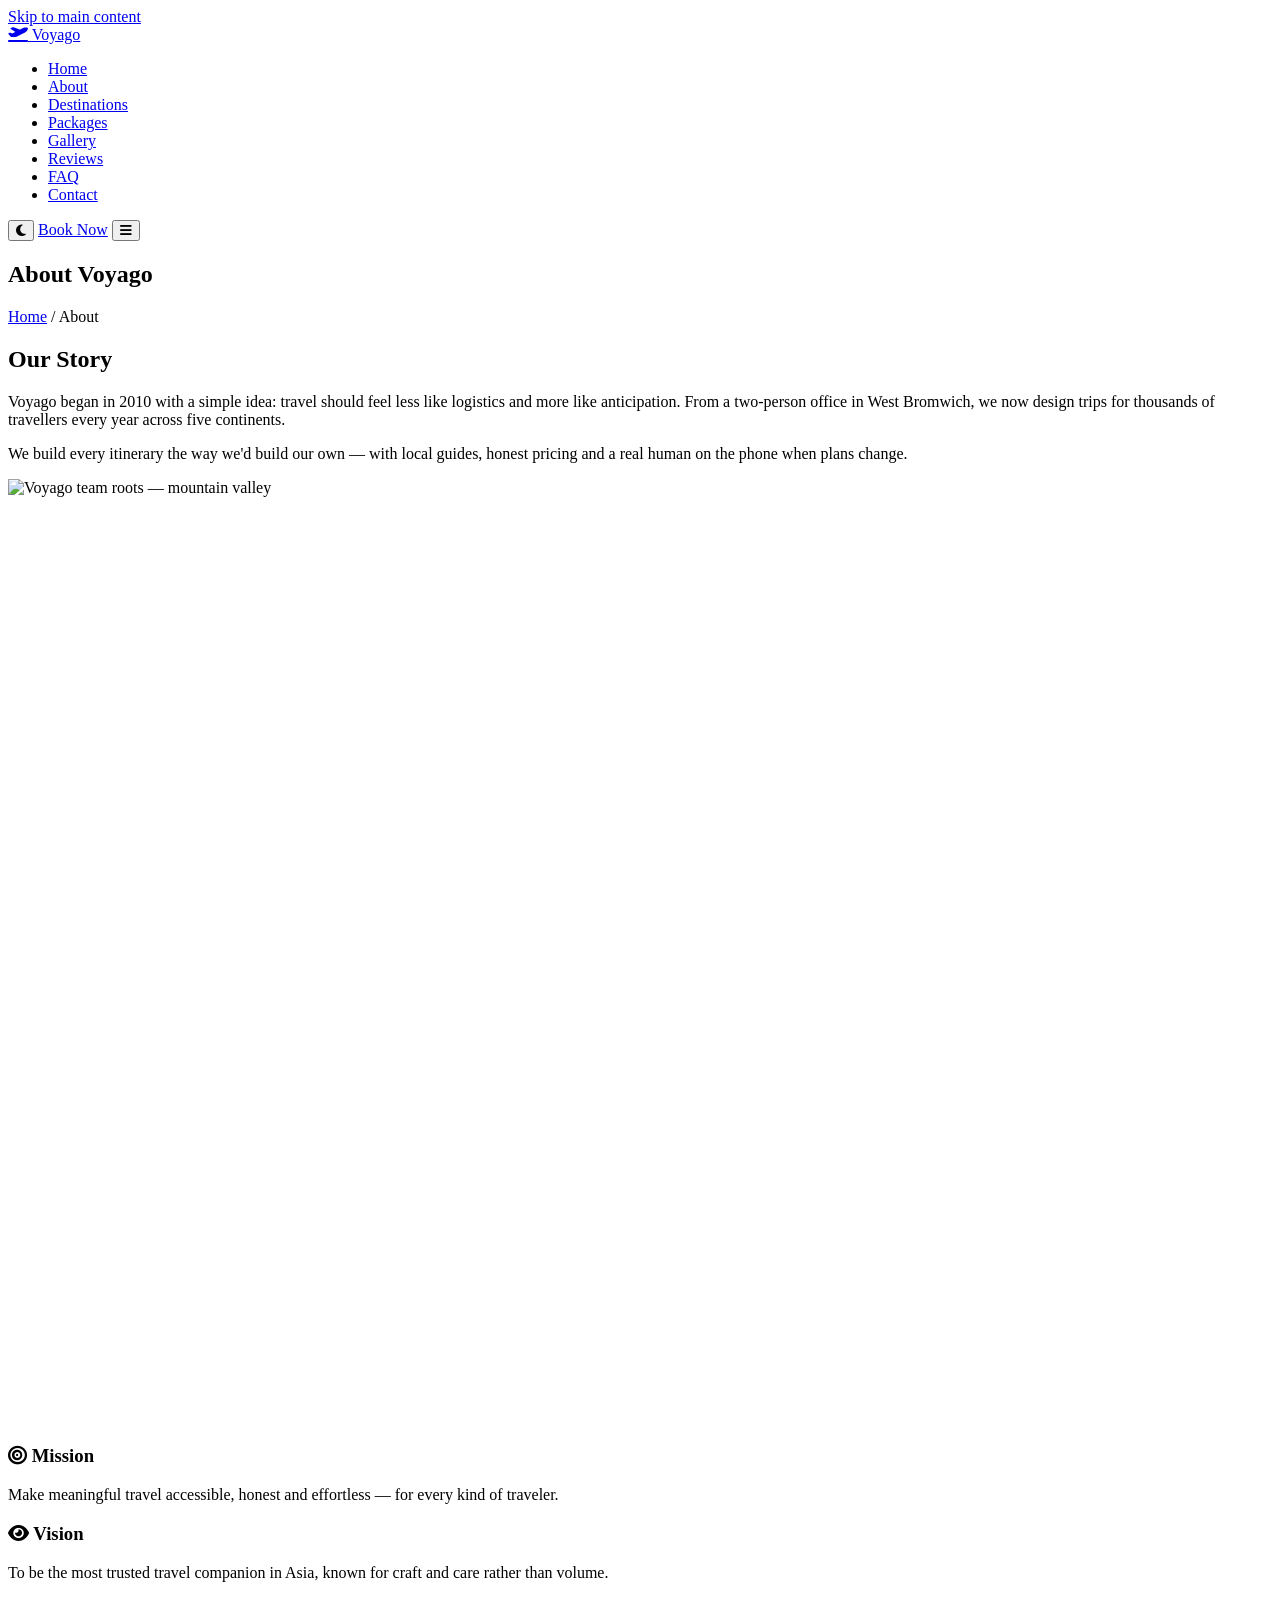
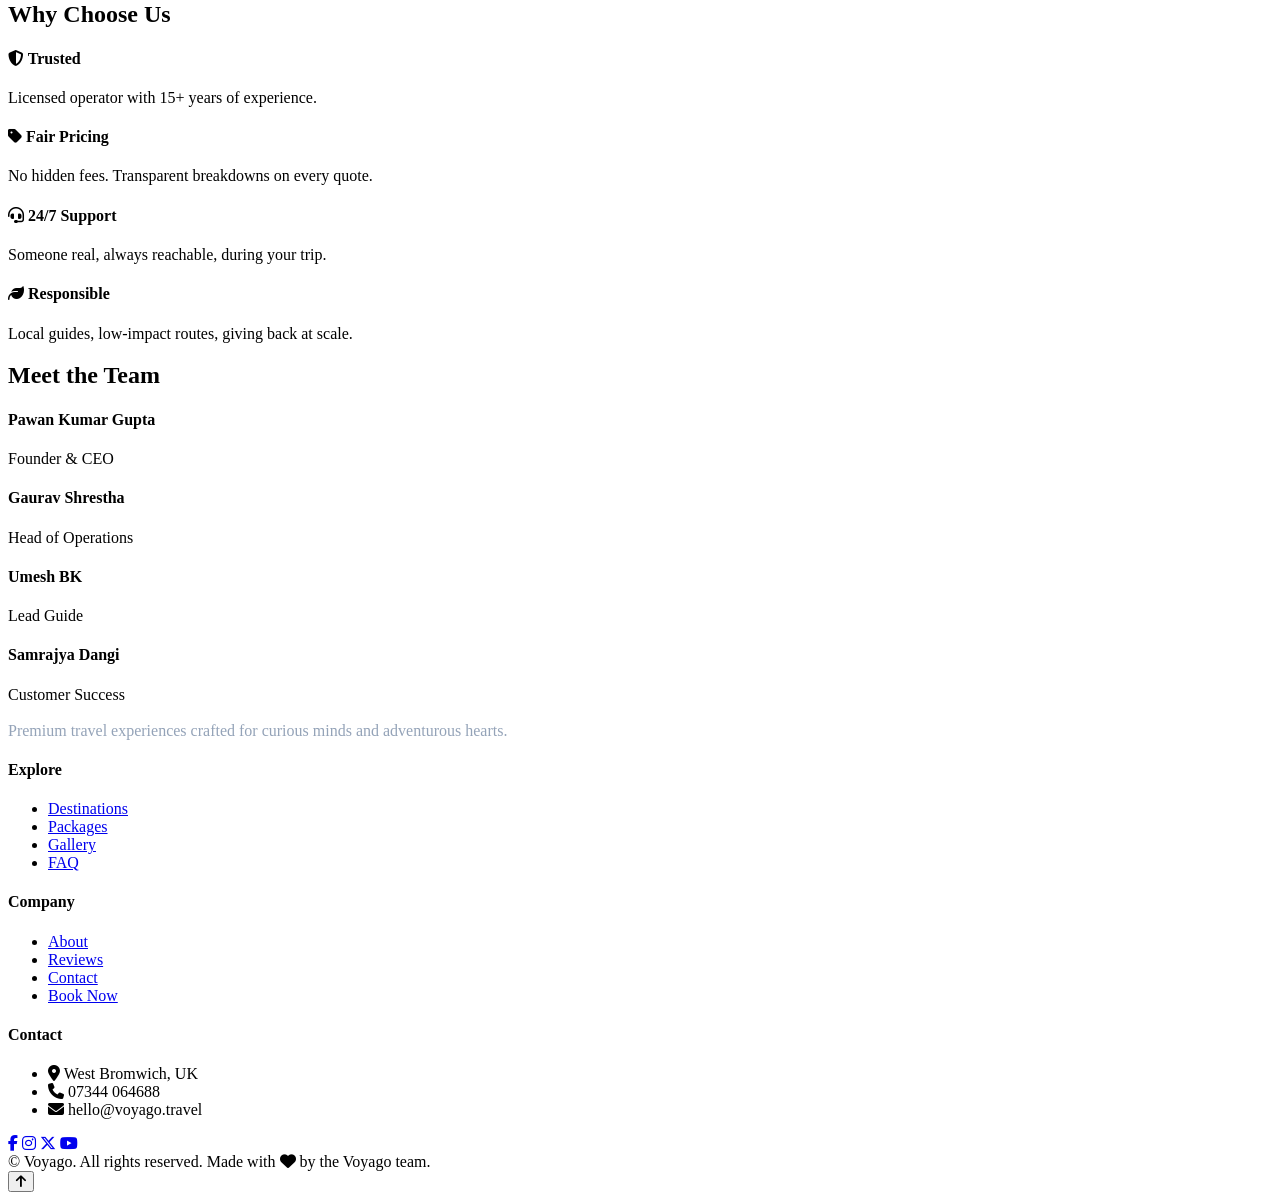
==== about.html @ 161ec312 "Add files via upload" ====
<!DOCTYPE html>
<html lang="en">
<head>
  <meta charset="UTF-8" />
  <meta name="viewport" content="width=device-width, initial-scale=1.0" />
  <meta name="description" content="About Voyago — our story, mission, vision and the people behind the trips." />
  <title>About — Voyago</title>
  <link rel="icon" href="assets/favicon/favicon.ico" />
  <link rel="preconnect" href="https://fonts.googleapis.com" />
  <link rel="preconnect" href="https://fonts.gstatic.com" crossorigin />
  <link href="https://fonts.googleapis.com/css2?family=Open+Sans:wght@400;500;600&family=Poppins:wght@400;500;600;700&display=swap" rel="stylesheet" />
  <link rel="stylesheet" href="https://cdnjs.cloudflare.com/ajax/libs/font-awesome/6.5.1/css/all.min.css" />
  <link rel="stylesheet" href="assets/css/reset.css" />
  <link rel="stylesheet" href="assets/css/variables.css" />
  <link rel="stylesheet" href="assets/css/style.css" />
  <link rel="stylesheet" href="assets/css/components.css" />
  <link rel="stylesheet" href="assets/css/animations.css" />
  <link rel="stylesheet" href="assets/css/responsive.css" />
</head>
<body>
  <a class="skip-link" href="#main">Skip to main content</a>
  <div class="loader" id="loader" aria-hidden="true"><div class="loader-spinner" role="status" aria-label="Loading"></div></div>

  <header class="site-header" role="banner">
    <div class="container">
      <nav class="nav" aria-label="Primary">
        <a href="index.html" class="brand"><i class="fa-solid fa-plane-departure"></i> Voyago</a>
        <ul class="nav-menu" id="navMenu">
          <li><a href="index.html">Home</a></li>
          <li><a href="about.html" class="active">About</a></li>
          <li><a href="destinations.html">Destinations</a></li>
          <li><a href="packages.html">Packages</a></li>
          <li><a href="gallery.html">Gallery</a></li>
          <li><a href="testimonials.html">Reviews</a></li>
          <li><a href="faq.html">FAQ</a></li>
          <li><a href="contact.html">Contact</a></li>
        </ul>
        <div class="nav-actions">
          <button class="theme-toggle" id="themeToggle" aria-label="Toggle dark mode"><i class="fa-solid fa-moon"></i></button>
          <a href="booking.html" class="btn btn-primary">Book Now</a>
          <button class="nav-toggle" id="navToggle" aria-label="Toggle menu" aria-controls="navMenu" aria-expanded="false"><i class="fa-solid fa-bars"></i></button>
        </div>
      </nav>
    </div>
  </header>

  <main id="main">
    <section class="page-banner">
      <div class="container">
        <h1>About Voyago</h1>
        <nav class="breadcrumb" aria-label="Breadcrumb"><a href="index.html">Home</a> / <span>About</span></nav>
      </div>
    </section>

    <section class="section">
      <div class="container grid-2">
        <div class="reveal left">
          <h2>Our Story</h2>
          <p style="margin-top: var(--sp-3);">Voyago began in 2010 with a simple idea: travel should feel less like logistics and more like anticipation. From a two-person office in West Bromwich, we now design trips for thousands of travellers every year across five continents.</p>
          <p style="margin-top: var(--sp-3);">We build every itinerary the way we'd build our own — with local guides, honest pricing and a real human on the phone when plans change.</p>
        </div>
        <div class="reveal right" style="border-radius:var(--radius-lg); aspect-ratio:4/3; overflow:hidden;">
          <img src="assets/images/gallery/alpine-valley.webp" alt="Voyago team roots — mountain valley" loading="lazy" style="width:100%; height:100%; object-fit:cover; display:block;">
        </div>
      </div>
    </section>

    <section class="section" style="background: var(--color-surface);">
      <div class="container">
        <div class="grid-2">
          <div class="card reveal">
            <div class="card-body">
              <h3><i class="fa-solid fa-bullseye" style="color:var(--color-primary);"></i> Mission</h3>
              <p style="margin-top:var(--sp-3);">Make meaningful travel accessible, honest and effortless — for every kind of traveler.</p>
            </div>
          </div>
          <div class="card reveal">
            <div class="card-body">
              <h3><i class="fa-solid fa-eye" style="color:var(--color-secondary);"></i> Vision</h3>
              <p style="margin-top:var(--sp-3);">To be the most trusted travel companion in Asia, known for craft and care rather than volume.</p>
            </div>
          </div>
        </div>
      </div>
    </section>

    <section class="section">
      <div class="container">
        <h2 class="section-title reveal">Why Choose Us</h2>
        <div class="grid-4 stagger">
          <div class="card"><div class="card-body"><h4><i class="fa-solid fa-shield-halved" style="color:var(--color-primary);"></i> Trusted</h4><p>Licensed operator with 15+ years of experience.</p></div></div>
          <div class="card"><div class="card-body"><h4><i class="fa-solid fa-tag" style="color:var(--color-primary);"></i> Fair Pricing</h4><p>No hidden fees. Transparent breakdowns on every quote.</p></div></div>
          <div class="card"><div class="card-body"><h4><i class="fa-solid fa-headset" style="color:var(--color-primary);"></i> 24/7 Support</h4><p>Someone real, always reachable, during your trip.</p></div></div>
          <div class="card"><div class="card-body"><h4><i class="fa-solid fa-leaf" style="color:var(--color-primary);"></i> Responsible</h4><p>Local guides, low-impact routes, giving back at scale.</p></div></div>
        </div>
      </div>
    </section>

    <section class="section" style="background: var(--color-surface);">
      <div class="container">
        <h2 class="section-title reveal">Meet the Team</h2>
        <div class="grid-4 stagger">
          <div class="team-card">
            <div class="team-avatar" style="background:linear-gradient(135deg,#0d6efd,#20c997);"></div>
            <h4>Pawan Kumar Gupta</h4>
            <span class="team-role">Founder & CEO</span>
          </div>
          <div class="team-card">
            <div class="team-avatar" style="background:linear-gradient(135deg,#f59e0b,#dc2626);"></div>
            <h4>Gaurav Shrestha</h4>
            <span class="team-role">Head of Operations</span>
          </div>
          <div class="team-card">
            <div class="team-avatar" style="background:linear-gradient(135deg,#10b981,#059669);"></div>
            <h4>Umesh BK</h4>
            <span class="team-role">Lead Guide</span>
          </div>
          <div class="team-card">
            <div class="team-avatar" style="background:linear-gradient(135deg,#8b5cf6,#6366f1);"></div>
            <h4>Samrajya Dangi</h4>
            <span class="team-role">Customer Success</span>
          </div>
        </div>
      </div>
    </section>
  </main>

  <footer class="site-footer" role="contentinfo">
    <div class="container">
      <div class="footer-grid">
        <div>
          <div class="brand" style="color:#fff;"><i class="fa-solid fa-plane-departure"></i> Voyago</div>
          <p style="color:#94a3b8; margin-top: var(--sp-3);">Premium travel experiences crafted for curious minds and adventurous hearts.</p>
        </div>
        <div><h4>Explore</h4><ul><li><a href="destinations.html">Destinations</a></li><li><a href="packages.html">Packages</a></li><li><a href="gallery.html">Gallery</a></li><li><a href="faq.html">FAQ</a></li></ul></div>
        <div><h4>Company</h4><ul><li><a href="about.html">About</a></li><li><a href="testimonials.html">Reviews</a></li><li><a href="contact.html">Contact</a></li><li><a href="booking.html">Book Now</a></li></ul></div>
        <div>
          <h4>Contact</h4>
          <ul>
            <li><i class="fa-solid fa-location-dot"></i> West Bromwich, UK</li>
            <li><i class="fa-solid fa-phone"></i> 07344 064688</li>
            <li><i class="fa-solid fa-envelope"></i> hello@voyago.travel</li>
          </ul>
          <div class="socials" style="margin-top: var(--sp-3);">
            <a href="#" aria-label="Facebook"><i class="fa-brands fa-facebook-f"></i></a>
            <a href="#" aria-label="Instagram"><i class="fa-brands fa-instagram"></i></a>
            <a href="#" aria-label="Twitter"><i class="fa-brands fa-x-twitter"></i></a>
            <a href="#" aria-label="YouTube"><i class="fa-brands fa-youtube"></i></a>
          </div>
        </div>
      </div>
      <div class="footer-bottom">
        <span>&copy; <span id="year"></span> Voyago. All rights reserved.</span>
        <span>Made with <i class="fa-solid fa-heart" style="color:var(--color-danger);"></i> by the Voyago team.</span>
      </div>
    </div>
  </footer>

  <button class="back-to-top" id="backToTop" aria-label="Back to top"><i class="fa-solid fa-arrow-up"></i></button>

  <script src="assets/jquery/jquery.min.js"></script>
  <script src="assets/js/main.js"></script>
  <script src="assets/js/navbar.js"></script>
  <script src="assets/js/storage.js"></script>
  <script src="assets/js/accessibility.js"></script>
  <script src="assets/jquery/custom.jquery.js"></script>
</body>
</html>
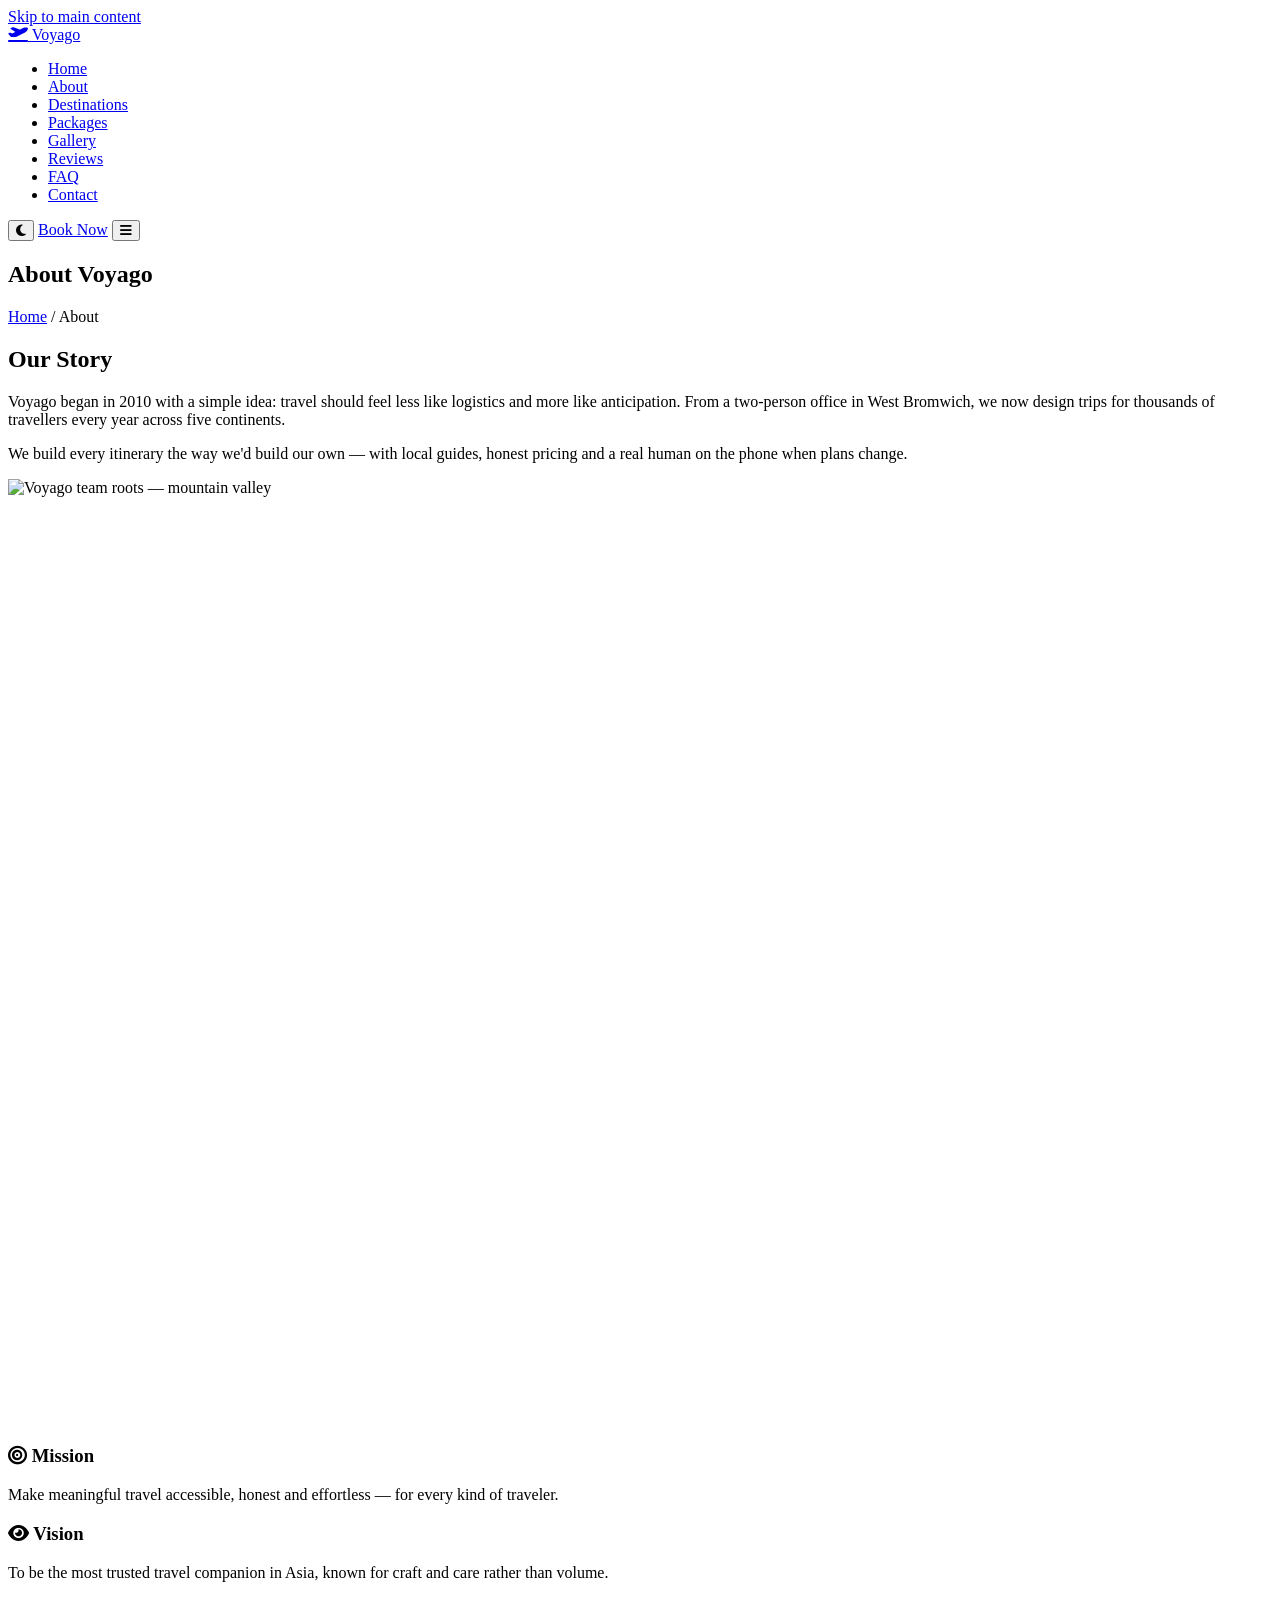
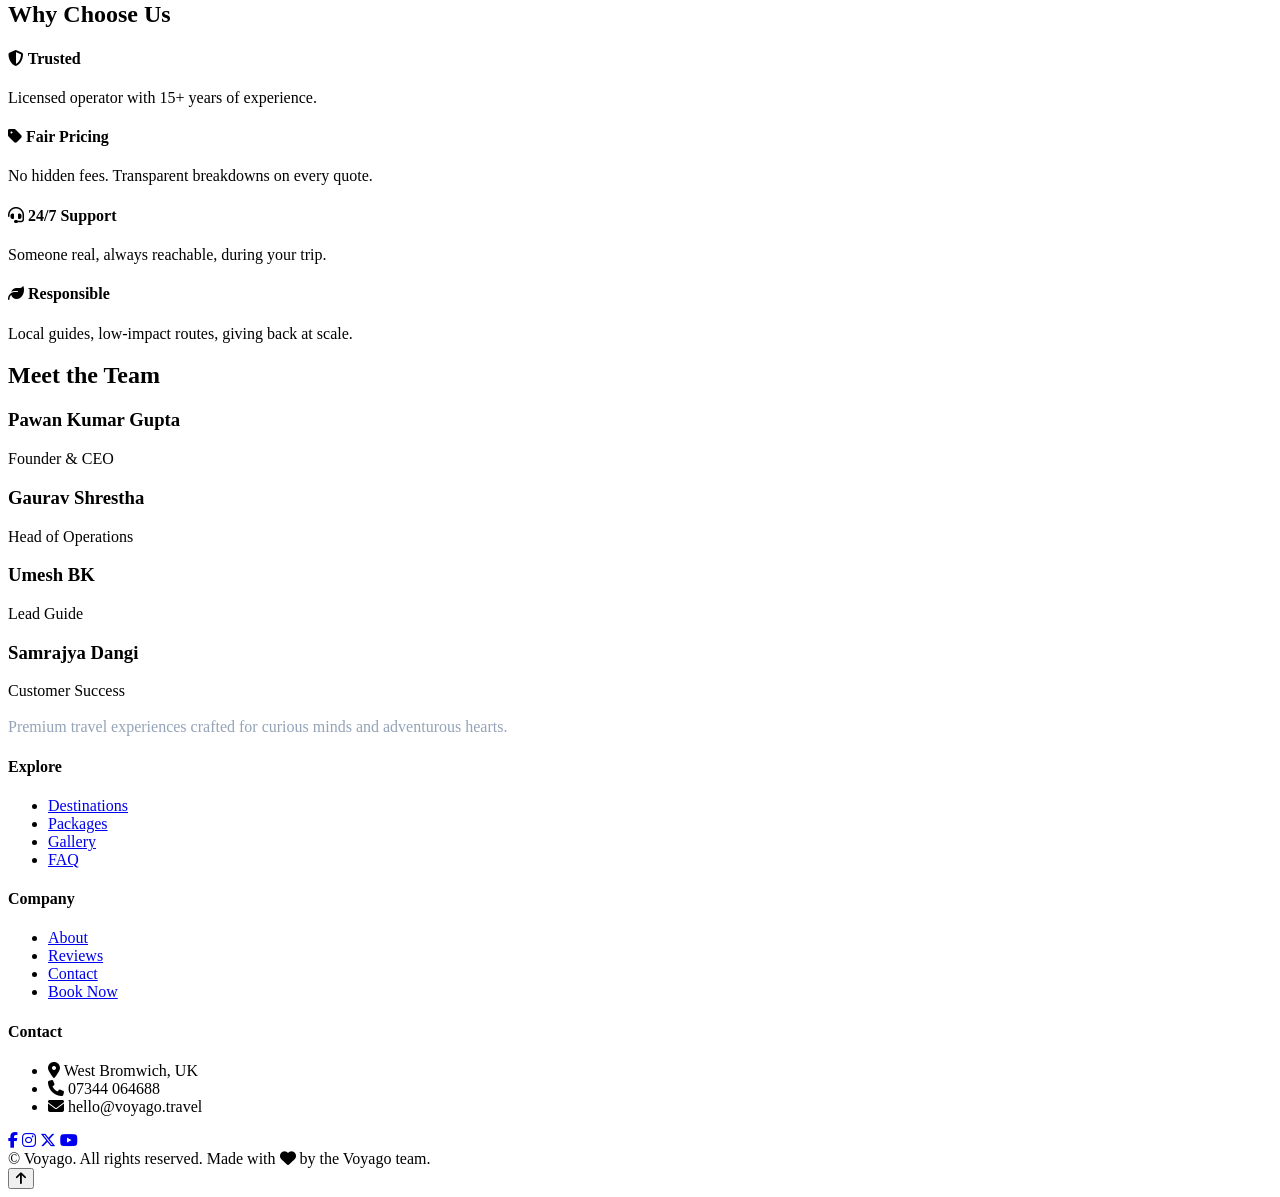
==== commit e98a643d: "improve about page heading structure" ====
--- a/about.html
+++ b/about.html
@@ -102,22 +102,22 @@
         <div class="grid-4 stagger">
           <div class="team-card">
             <div class="team-avatar" style="background:linear-gradient(135deg,#0d6efd,#20c997);"></div>
-            <h4>Pawan Kumar Gupta</h4>
+            <h3>Pawan Kumar Gupta</h3>
             <span class="team-role">Founder & CEO</span>
           </div>
           <div class="team-card">
             <div class="team-avatar" style="background:linear-gradient(135deg,#f59e0b,#dc2626);"></div>
-            <h4>Gaurav Shrestha</h4>
+            <h3>Gaurav Shrestha</h3>
             <span class="team-role">Head of Operations</span>
           </div>
           <div class="team-card">
             <div class="team-avatar" style="background:linear-gradient(135deg,#10b981,#059669);"></div>
-            <h4>Umesh BK</h4>
+            <h3>Umesh BK</h3>
             <span class="team-role">Lead Guide</span>
           </div>
           <div class="team-card">
             <div class="team-avatar" style="background:linear-gradient(135deg,#8b5cf6,#6366f1);"></div>
-            <h4>Samrajya Dangi</h4>
+            <h3>Samrajya Dangi</h3>
             <span class="team-role">Customer Success</span>
           </div>
         </div>
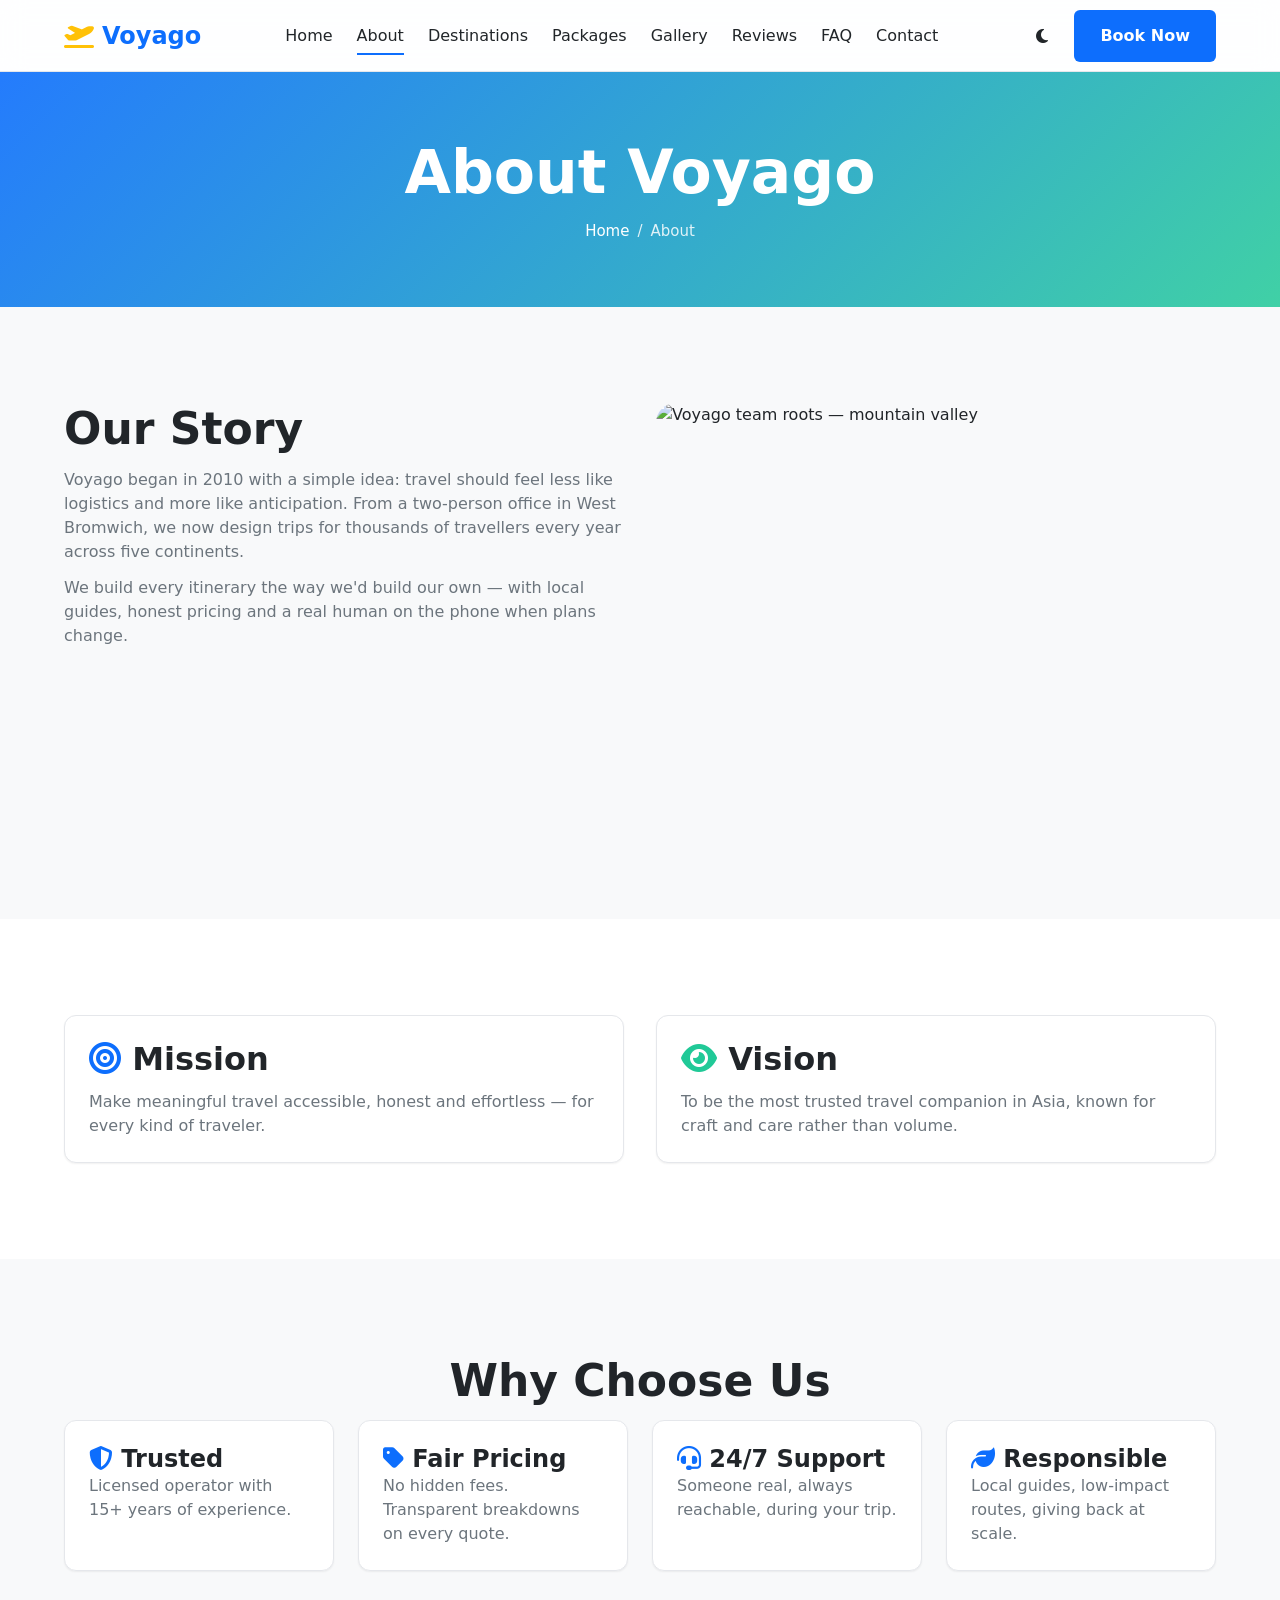
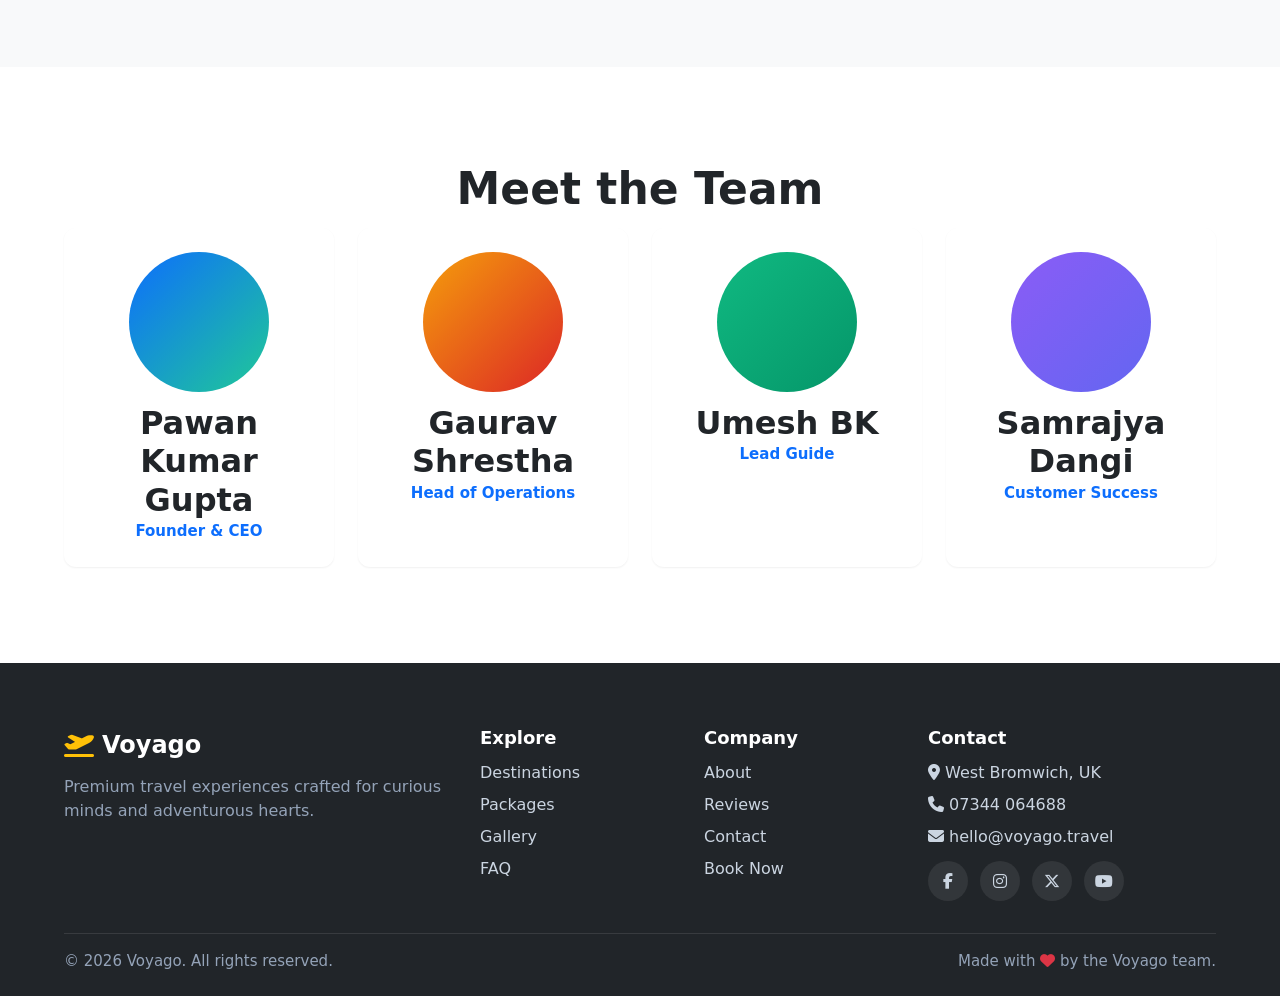
==== commit b85da874: "Update about.html" ====
--- a/about.html
+++ b/about.html
@@ -10,12 +10,12 @@
   <link rel="preconnect" href="https://fonts.gstatic.com" crossorigin />
   <link href="https://fonts.googleapis.com/css2?family=Open+Sans:wght@400;500;600&family=Poppins:wght@400;500;600;700&display=swap" rel="stylesheet" />
   <link rel="stylesheet" href="https://cdnjs.cloudflare.com/ajax/libs/font-awesome/6.5.1/css/all.min.css" />
-  <link rel="stylesheet" href="assets/css/reset.css" />
-  <link rel="stylesheet" href="assets/css/variables.css" />
-  <link rel="stylesheet" href="assets/css/style.css" />
-  <link rel="stylesheet" href="assets/css/components.css" />
-  <link rel="stylesheet" href="assets/css/animations.css" />
-  <link rel="stylesheet" href="assets/css/responsive.css" />
+  <link rel="stylesheet" href="reset.css" />
+  <link rel="stylesheet" href="variables.css" />
+  <link rel="stylesheet" href="style.css" />
+  <link rel="stylesheet" href="components.css" />
+  <link rel="stylesheet" href="animations.css" />
+  <link rel="stylesheet" href="responsive.css" />
 </head>
 <body>
   <a class="skip-link" href="#main">Skip to main content</a>
@@ -159,10 +159,10 @@
   <button class="back-to-top" id="backToTop" aria-label="Back to top"><i class="fa-solid fa-arrow-up"></i></button>
 
   <script src="assets/jquery/jquery.min.js"></script>
-  <script src="assets/js/main.js"></script>
-  <script src="assets/js/navbar.js"></script>
-  <script src="assets/js/storage.js"></script>
-  <script src="assets/js/accessibility.js"></script>
-  <script src="assets/jquery/custom.jquery.js"></script>
+  <script src="main.js"></script>
+  <script src="navbar.js"></script>
+  <script src="storage.js"></script>
+  <script src="accessibility.js"></script>
+  <script src="custom.jquery.js"></script>
 </body>
 </html>
--- a/variables.css
+++ b/variables.css
@@ -0,0 +1,66 @@
+:root {
+  /* Colors */
+  --color-primary: #0D6EFD;
+  --color-primary-dark: #0a58ca;
+  --color-secondary: #20C997;
+  --color-accent: #FFC107;
+  --color-bg: #F8F9FA;
+  --color-surface: #FFFFFF;
+  --color-dark: #212529;
+  --color-muted: #6c757d;
+  --color-border: #e5e7eb;
+  --color-success: #198754;
+  --color-danger: #dc3545;
+
+  /* Typography */
+  --font-heading: 'Poppins', system-ui, sans-serif;
+  --font-body: 'Open Sans', system-ui, sans-serif;
+  --fs-xs: 0.8125rem;
+  --fs-sm: 0.9375rem;
+  --fs-base: 1rem;
+  --fs-lg: 1.125rem;
+  --fs-xl: 1.5rem;
+  --fs-2xl: 2rem;
+  --fs-3xl: 2.75rem;
+  --fs-hero: clamp(2rem, 5vw, 3.75rem);
+
+  /* Spacing */
+  --sp-1: 0.25rem;
+  --sp-2: 0.5rem;
+  --sp-3: 0.75rem;
+  --sp-4: 1rem;
+  --sp-5: 1.5rem;
+  --sp-6: 2rem;
+  --sp-8: 3rem;
+  --sp-10: 4rem;
+  --sp-12: 6rem;
+
+  /* Layout */
+  --container: 1200px;
+  --radius-sm: 6px;
+  --radius: 12px;
+  --radius-lg: 20px;
+
+  /* Shadow */
+  --shadow-sm: 0 1px 2px rgba(0,0,0,.06);
+  --shadow: 0 6px 16px rgba(15,23,42,.08);
+  --shadow-lg: 0 20px 40px rgba(15,23,42,.15);
+
+  /* Motion */
+  --ease: cubic-bezier(.2,.7,.2,1);
+  --dur: 240ms;
+
+  /* Header */
+  --header-h: 72px;
+}
+
+/* Dark mode */
+[data-theme="dark"] {
+  --color-bg: #0f1419;
+  --color-surface: #1a2029;
+  --color-dark: #f1f5f9;
+  --color-muted: #94a3b8;
+  --color-border: #2a3441;
+  --shadow: 0 6px 16px rgba(0,0,0,.4);
+  --shadow-lg: 0 20px 40px rgba(0,0,0,.5);
+}
--- a/style.css
+++ b/style.css
@@ -0,0 +1,266 @@
+/* Base layout & typography */
+body {
+  font-family: var(--font-body);
+  font-size: var(--fs-base);
+  color: var(--color-dark);
+  background: var(--color-bg);
+  transition: background var(--dur) var(--ease), color var(--dur) var(--ease);
+}
+
+h1, h2, h3, h4, h5, h6 {
+  font-family: var(--font-heading);
+  line-height: 1.2;
+  font-weight: 600;
+  color: var(--color-dark);
+}
+
+h1 { font-size: var(--fs-hero); }
+h2 { font-size: var(--fs-3xl); }
+h3 { font-size: var(--fs-2xl); }
+h4 { font-size: var(--fs-xl); }
+
+p { color: var(--color-muted); }
+
+a { color: var(--color-primary); transition: color var(--dur) var(--ease); }
+a:hover { color: var(--color-primary-dark); }
+
+.container {
+  width: 100%;
+  max-width: var(--container);
+  margin-inline: auto;
+  padding-inline: var(--sp-5);
+}
+
+.section {
+  padding-block: var(--sp-12);
+}
+
+.section-title {
+  text-align: center;
+  margin-bottom: var(--sp-3);
+}
+
+.section-lead {
+  text-align: center;
+  max-width: 640px;
+  margin: 0 auto var(--sp-8);
+}
+
+.skip-link {
+  position: absolute;
+  left: -9999px;
+  top: 0;
+  background: var(--color-primary);
+  color: #fff;
+  padding: var(--sp-3) var(--sp-4);
+  z-index: 999;
+}
+.skip-link:focus { left: var(--sp-4); top: var(--sp-4); }
+
+/* Header */
+.site-header {
+  position: sticky;
+  top: 0;
+  z-index: 100;
+  background: rgba(255,255,255,.85);
+  backdrop-filter: saturate(180%) blur(12px);
+  border-bottom: 1px solid var(--color-border);
+  height: var(--header-h);
+  display: flex;
+  align-items: center;
+}
+[data-theme="dark"] .site-header { background: rgba(26,32,41,.85); }
+
+.nav {
+  display: flex;
+  align-items: center;
+  justify-content: space-between;
+  gap: var(--sp-4);
+  width: 100%;
+}
+
+.brand {
+  display: inline-flex;
+  align-items: center;
+  gap: var(--sp-2);
+  font-family: var(--font-heading);
+  font-weight: 700;
+  font-size: var(--fs-xl);
+  color: var(--color-primary);
+}
+.brand i { color: var(--color-accent); }
+
+.nav-menu {
+  display: flex;
+  align-items: center;
+  gap: var(--sp-5);
+}
+
+.nav-menu a {
+  color: var(--color-dark);
+  font-weight: 500;
+  padding: var(--sp-2) 0;
+  position: relative;
+}
+.nav-menu a::after {
+  content: '';
+  position: absolute;
+  left: 0; right: 0; bottom: -2px;
+  height: 2px;
+  background: var(--color-primary);
+  transform: scaleX(0);
+  transform-origin: left;
+  transition: transform var(--dur) var(--ease);
+}
+.nav-menu a:hover::after,
+.nav-menu a.active::after { transform: scaleX(1); }
+
+.nav-actions {
+  display: flex;
+  align-items: center;
+  gap: var(--sp-3);
+}
+
+.nav-toggle {
+  display: none;
+  width: 40px;
+  height: 40px;
+  border-radius: var(--radius-sm);
+  color: var(--color-dark);
+}
+
+/* Hero */
+.hero {
+  position: relative;
+  min-height: calc(100vh - var(--header-h));
+  display: grid;
+  place-items: center;
+  color: #fff;
+  overflow: hidden;
+  isolation: isolate;
+}
+.hero::before {
+  content: '';
+  position: absolute; inset: 0;
+  background: linear-gradient(135deg, rgba(13,110,253,.55), rgba(32,201,151,.45)),
+              url('../images/hero/travel-landscape-wide.jpg') center/cover no-repeat;
+  z-index: -1;
+}
+.hero-inner {
+  text-align: center;
+  max-width: 800px;
+  padding-inline: var(--sp-5);
+}
+.hero h1 { color: #fff; margin-bottom: var(--sp-4); }
+.hero p { color: rgba(255,255,255,.9); font-size: var(--fs-lg); margin-bottom: var(--sp-6); }
+.hero-actions { display: flex; gap: var(--sp-3); justify-content: center; flex-wrap: wrap; }
+
+/* Slider */
+.slider {
+  position: relative;
+  width: 100%;
+  height: 100%;
+}
+.slide {
+  position: absolute; inset: 0;
+  opacity: 0;
+  transition: opacity 800ms var(--ease);
+  display: grid;
+  place-items: center;
+  color: #fff;
+  padding: var(--sp-6);
+  text-align: center;
+}
+.slide.active { opacity: 1; }
+.slider-dots {
+  position: absolute;
+  bottom: var(--sp-6);
+  left: 50%;
+  transform: translateX(-50%);
+  display: flex;
+  gap: var(--sp-2);
+  z-index: 2;
+}
+.slider-dot {
+  width: 12px; height: 12px;
+  border-radius: 50%;
+  background: rgba(255,255,255,.4);
+  transition: background var(--dur) var(--ease);
+}
+.slider-dot.active { background: #fff; }
+
+/* Stats */
+.stats-grid {
+  display: grid;
+  grid-template-columns: repeat(4, 1fr);
+  gap: var(--sp-5);
+  text-align: center;
+}
+.stat .num {
+  font-family: var(--font-heading);
+  font-size: 3rem;
+  font-weight: 700;
+  color: var(--color-primary);
+  display: block;
+}
+
+/* Grid layouts */
+.grid-3 { display: grid; grid-template-columns: repeat(3, 1fr); gap: var(--sp-5); }
+.grid-4 { display: grid; grid-template-columns: repeat(4, 1fr); gap: var(--sp-5); }
+.grid-2 { display: grid; grid-template-columns: repeat(2, 1fr); gap: var(--sp-6); }
+
+/* Footer */
+.site-footer {
+  background: var(--color-dark);
+  color: #cbd5e1;
+  padding-block: var(--sp-10) var(--sp-5);
+}
+[data-theme="dark"] .site-footer { background: #0a0f14; }
+.footer-grid {
+  display: grid;
+  grid-template-columns: 2fr 1fr 1fr 1.5fr;
+  gap: var(--sp-6);
+  margin-bottom: var(--sp-6);
+}
+.footer-grid h4 { color: #fff; margin-bottom: var(--sp-3); font-size: var(--fs-lg); }
+.footer-grid a { color: #cbd5e1; }
+.footer-grid a:hover { color: var(--color-accent); }
+.footer-grid ul li { margin-bottom: var(--sp-2); }
+.footer-bottom {
+  border-top: 1px solid rgba(255,255,255,.1);
+  padding-top: var(--sp-4);
+  display: flex;
+  justify-content: space-between;
+  flex-wrap: wrap;
+  gap: var(--sp-3);
+  color: #94a3b8;
+  font-size: var(--fs-sm);
+}
+.socials { display: flex; gap: var(--sp-3); }
+.socials a {
+  width: 40px; height: 40px;
+  border-radius: 50%;
+  background: rgba(255,255,255,.08);
+  display: grid;
+  place-items: center;
+  transition: background var(--dur) var(--ease);
+}
+.socials a:hover { background: var(--color-primary); color: #fff; }
+
+/* Page banner */
+.page-banner {
+  padding-block: var(--sp-10);
+  text-align: center;
+  background: linear-gradient(135deg, rgba(13,110,253,.9), rgba(32,201,151,.85)),
+              url('../images/backgrounds/banner.jpg') center/cover no-repeat;
+  color: #fff;
+}
+.page-banner h1 { color: #fff; }
+.page-banner .breadcrumb {
+  display: inline-flex;
+  gap: var(--sp-2);
+  margin-top: var(--sp-3);
+  color: rgba(255,255,255,.85);
+  font-size: var(--fs-sm);
+}
+.page-banner .breadcrumb a { color: #fff; }
--- a/components.css
+++ b/components.css
@@ -0,0 +1,376 @@
+/* Buttons */
+.btn {
+  display: inline-flex;
+  align-items: center;
+  justify-content: center;
+  gap: var(--sp-2);
+  padding: var(--sp-3) var(--sp-5);
+  border-radius: var(--radius-sm);
+  font-weight: 600;
+  font-family: var(--font-heading);
+  transition: transform var(--dur) var(--ease), background var(--dur) var(--ease), box-shadow var(--dur) var(--ease);
+  cursor: pointer;
+  border: 2px solid transparent;
+  text-align: center;
+}
+.btn-primary { background: var(--color-primary); color: #fff; }
+.btn-primary:hover { background: var(--color-primary-dark); color: #fff; transform: translateY(-2px); box-shadow: var(--shadow); }
+.btn-secondary { background: var(--color-secondary); color: #fff; }
+.btn-secondary:hover { background: #17a37b; color: #fff; transform: translateY(-2px); }
+.btn-outline { background: transparent; color: currentColor; border-color: currentColor; }
+.btn-outline:hover { background: currentColor; color: var(--color-primary); }
+.btn-ghost { background: transparent; color: var(--color-primary); }
+.btn-ghost:hover { background: rgba(13,110,253,.1); }
+.btn-lg { padding: var(--sp-4) var(--sp-6); font-size: var(--fs-lg); }
+.btn-block { width: 100%; }
+
+/* Cards */
+.card {
+  background: var(--color-surface);
+  border-radius: var(--radius);
+  overflow: hidden;
+  box-shadow: var(--shadow-sm);
+  transition: transform var(--dur) var(--ease), box-shadow var(--dur) var(--ease);
+  border: 1px solid var(--color-border);
+}
+.card:hover { transform: translateY(-6px); box-shadow: var(--shadow-lg); }
+.card-media { position: relative; aspect-ratio: 4/3; overflow: hidden; }
+.card-media img { width: 100%; height: 100%; object-fit: cover; transition: transform 500ms var(--ease); }
+.card:hover .card-media img { transform: scale(1.06); }
+.card-body { padding: var(--sp-5); }
+.card-title { font-size: var(--fs-lg); margin-bottom: var(--sp-2); }
+.card-meta { display: flex; justify-content: space-between; align-items: center; margin-top: var(--sp-4); }
+.card-price { color: var(--color-primary); font-weight: 700; font-family: var(--font-heading); font-size: var(--fs-lg); }
+.card-tag {
+  position: absolute; top: var(--sp-3); left: var(--sp-3);
+  background: var(--color-accent);
+  color: var(--color-dark);
+  padding: var(--sp-1) var(--sp-3);
+  border-radius: 999px;
+  font-size: var(--fs-xs);
+  font-weight: 700;
+}
+
+/* Package card extras */
+.pkg-rating { color: var(--color-accent); font-size: var(--fs-sm); }
+.pkg-duration { color: var(--color-muted); font-size: var(--fs-sm); }
+.pkg-includes { margin: var(--sp-3) 0; }
+.pkg-includes li { font-size: var(--fs-sm); color: var(--color-muted); padding-left: var(--sp-4); position: relative; margin-bottom: var(--sp-1); }
+.pkg-includes li::before { content: '\2713'; color: var(--color-secondary); position: absolute; left: 0; font-weight: 700; }
+
+/* Filters */
+.filter-bar {
+  display: flex;
+  gap: var(--sp-2);
+  justify-content: center;
+  flex-wrap: wrap;
+  margin-bottom: var(--sp-6);
+}
+.filter-btn {
+  padding: var(--sp-2) var(--sp-4);
+  border-radius: 999px;
+  background: var(--color-surface);
+  border: 1px solid var(--color-border);
+  color: var(--color-dark);
+  font-weight: 500;
+  transition: all var(--dur) var(--ease);
+}
+.filter-btn:hover { border-color: var(--color-primary); color: var(--color-primary); }
+.filter-btn.active { background: var(--color-primary); color: #fff; border-color: var(--color-primary); }
+
+/* Forms */
+.form { display: grid; gap: var(--sp-4); }
+.form-row { display: grid; grid-template-columns: 1fr 1fr; gap: var(--sp-4); }
+.field { display: grid; gap: var(--sp-2); }
+.field label { font-weight: 500; font-size: var(--fs-sm); }
+.field label .req { color: var(--color-danger); }
+.field input, .field select, .field textarea {
+  padding: var(--sp-3) var(--sp-4);
+  border: 1px solid var(--color-border);
+  border-radius: var(--radius-sm);
+  background: var(--color-surface);
+  color: var(--color-dark);
+  transition: border-color var(--dur) var(--ease), box-shadow var(--dur) var(--ease);
+}
+.field input:focus, .field select:focus, .field textarea:focus {
+  outline: none;
+  border-color: var(--color-primary);
+  box-shadow: 0 0 0 3px rgba(13,110,253,.15);
+}
+.field textarea { min-height: 120px; resize: vertical; }
+.field .error {
+  color: var(--color-danger);
+  font-size: var(--fs-xs);
+  min-height: 1rem;
+}
+.field.invalid input, .field.invalid select, .field.invalid textarea {
+  border-color: var(--color-danger);
+}
+
+/* Alerts */
+.alert {
+  padding: var(--sp-4) var(--sp-5);
+  border-radius: var(--radius-sm);
+  border-left: 4px solid;
+  margin-bottom: var(--sp-4);
+}
+.alert-success { background: rgba(25,135,84,.1); border-color: var(--color-success); color: var(--color-success); }
+.alert-error { background: rgba(220,53,69,.1); border-color: var(--color-danger); color: var(--color-danger); }
+
+/* Booking summary */
+.booking-summary {
+  background: var(--color-surface);
+  border-radius: var(--radius);
+  padding: var(--sp-5);
+  border: 1px solid var(--color-border);
+  box-shadow: var(--shadow-sm);
+}
+.booking-summary h3 { margin-bottom: var(--sp-4); }
+.booking-summary dl {
+  display: grid;
+  grid-template-columns: 1fr 2fr;
+  gap: var(--sp-2) var(--sp-4);
+}
+.booking-summary dt { font-weight: 600; color: var(--color-muted); }
+.booking-summary dd { color: var(--color-dark); }
+
+/* Accordion (FAQ) */
+.accordion { display: grid; gap: var(--sp-3); }
+.accordion-item {
+  background: var(--color-surface);
+  border: 1px solid var(--color-border);
+  border-radius: var(--radius-sm);
+  overflow: hidden;
+}
+.accordion-header {
+  width: 100%;
+  padding: var(--sp-4) var(--sp-5);
+  display: flex;
+  justify-content: space-between;
+  align-items: center;
+  font-weight: 600;
+  font-family: var(--font-heading);
+  color: var(--color-dark);
+  background: transparent;
+  text-align: left;
+}
+.accordion-header .icon { transition: transform var(--dur) var(--ease); }
+.accordion-item.open .accordion-header .icon { transform: rotate(45deg); }
+.accordion-body { padding: 0 var(--sp-5) var(--sp-5); display: none; color: var(--color-muted); }
+
+/* Gallery */
+.gallery-grid {
+  display: grid;
+  grid-template-columns: repeat(4, 1fr);
+  gap: var(--sp-3);
+}
+.gallery-item {
+  position: relative;
+  overflow: hidden;
+  border-radius: var(--radius-sm);
+  aspect-ratio: 1;
+  cursor: pointer;
+}
+.gallery-item img {
+  width: 100%; height: 100%;
+  object-fit: cover;
+  transition: transform 500ms var(--ease);
+}
+.gallery-item:hover img { transform: scale(1.1); }
+.gallery-item::after {
+  content: '\f00e';
+  font-family: 'Font Awesome 6 Free';
+  font-weight: 900;
+  position: absolute;
+  inset: 0;
+  display: grid;
+  place-items: center;
+  color: #fff;
+  background: rgba(13,110,253,.6);
+  opacity: 0;
+  transition: opacity var(--dur) var(--ease);
+}
+.gallery-item:hover::after { opacity: 1; }
+
+/* Lightbox */
+.lightbox {
+  position: fixed;
+  inset: 0;
+  background: rgba(0,0,0,.9);
+  display: none;
+  place-items: center;
+  z-index: 1000;
+  padding: var(--sp-5);
+}
+.lightbox.open { display: grid; }
+.lightbox img { max-width: 90vw; max-height: 90vh; border-radius: var(--radius-sm); }
+.lightbox-close {
+  position: absolute;
+  top: var(--sp-5); right: var(--sp-5);
+  color: #fff;
+  font-size: 2rem;
+}
+
+/* Testimonials */
+.testimonial-card {
+  background: var(--color-surface);
+  border-radius: var(--radius);
+  padding: var(--sp-6);
+  box-shadow: var(--shadow-sm);
+  text-align: center;
+  border: 1px solid var(--color-border);
+}
+.testimonial-avatar {
+  width: 80px; height: 80px;
+  border-radius: 50%;
+  object-fit: cover;
+  margin: 0 auto var(--sp-3);
+}
+.testimonial-quote { font-style: italic; margin-block: var(--sp-3); color: var(--color-dark); }
+.testimonial-author { font-weight: 600; }
+.testimonial-rating { color: var(--color-accent); }
+
+/* Newsletter */
+.newsletter {
+  background: linear-gradient(135deg, var(--color-primary), var(--color-secondary));
+  color: #fff;
+  padding: var(--sp-8);
+  border-radius: var(--radius-lg);
+  text-align: center;
+}
+.newsletter h2 { color: #fff; }
+.newsletter p { color: rgba(255,255,255,.9); margin-bottom: var(--sp-5); }
+.newsletter-form {
+  display: flex;
+  gap: var(--sp-2);
+  max-width: 500px;
+  margin: 0 auto;
+}
+.newsletter-form input {
+  flex: 1;
+  padding: var(--sp-3) var(--sp-4);
+  border-radius: var(--radius-sm);
+  border: none;
+  color: var(--color-dark);
+}
+
+/* Back to top */
+.back-to-top {
+  position: fixed;
+  bottom: var(--sp-5);
+  right: var(--sp-5);
+  width: 48px; height: 48px;
+  border-radius: 50%;
+  background: var(--color-primary);
+  color: #fff;
+  display: grid;
+  place-items: center;
+  box-shadow: var(--shadow);
+  opacity: 0;
+  visibility: hidden;
+  transform: translateY(20px);
+  transition: all var(--dur) var(--ease);
+  z-index: 90;
+}
+.back-to-top.visible { opacity: 1; visibility: visible; transform: translateY(0); }
+
+/* Loading */
+.loader {
+  position: fixed; inset: 0;
+  background: var(--color-bg);
+  display: grid;
+  place-items: center;
+  z-index: 9999;
+  transition: opacity 400ms var(--ease), visibility 400ms var(--ease);
+}
+.loader.hidden { opacity: 0; visibility: hidden; }
+.loader-spinner {
+  width: 60px; height: 60px;
+  border: 4px solid var(--color-border);
+  border-top-color: var(--color-primary);
+  border-radius: 50%;
+  animation: spin 1s linear infinite;
+}
+
+/* Theme toggle button */
+.theme-toggle {
+  width: 40px; height: 40px;
+  border-radius: 50%;
+  color: var(--color-dark);
+  background: transparent;
+  display: grid;
+  place-items: center;
+  transition: background var(--dur) var(--ease);
+}
+.theme-toggle:hover { background: rgba(0,0,0,.05); }
+[data-theme="dark"] .theme-toggle:hover { background: rgba(255,255,255,.08); }
+
+/* Modal */
+.modal {
+  position: fixed; inset: 0;
+  background: rgba(0,0,0,.6);
+  display: none;
+  place-items: center;
+  z-index: 1000;
+  padding: var(--sp-5);
+}
+.modal.open { display: grid; }
+.modal-body {
+  background: var(--color-surface);
+  border-radius: var(--radius);
+  padding: var(--sp-6);
+  max-width: 500px;
+  width: 100%;
+  text-align: center;
+}
+.modal-body i.success { color: var(--color-success); font-size: 3rem; margin-bottom: var(--sp-3); }
+.modal-close { position: absolute; top: var(--sp-4); right: var(--sp-4); color: #fff; font-size: 1.5rem; }
+
+/* Search */
+.search-box {
+  position: relative;
+  max-width: 500px;
+  margin: 0 auto var(--sp-5);
+}
+.search-box input {
+  width: 100%;
+  padding: var(--sp-3) var(--sp-4) var(--sp-3) var(--sp-8);
+  border-radius: 999px;
+  border: 1px solid var(--color-border);
+  background: var(--color-surface);
+}
+.search-box i {
+  position: absolute;
+  left: var(--sp-4);
+  top: 50%;
+  transform: translateY(-50%);
+  color: var(--color-muted);
+}
+
+/* Team */
+.team-card {
+  text-align: center;
+  padding: var(--sp-5);
+  background: var(--color-surface);
+  border-radius: var(--radius);
+  box-shadow: var(--shadow-sm);
+}
+.team-avatar {
+  width: 140px; height: 140px;
+  border-radius: 50%;
+  object-fit: cover;
+  margin: 0 auto var(--sp-3);
+}
+.team-role { color: var(--color-primary); font-size: var(--fs-sm); font-weight: 600; }
+
+/* Map placeholder */
+.map-embed {
+  width: 100%;
+  aspect-ratio: 16/9;
+  background: linear-gradient(135deg, #e0e7ff, #dbeafe);
+  border-radius: var(--radius);
+  display: grid;
+  place-items: center;
+  color: var(--color-muted);
+  border: 1px solid var(--color-border);
+}
--- a/animations.css
+++ b/animations.css
@@ -0,0 +1,72 @@
+/* Keyframes */
+@keyframes spin { to { transform: rotate(360deg); } }
+
+@keyframes fadeInUp {
+  from { opacity: 0; transform: translateY(30px); }
+  to { opacity: 1; transform: translateY(0); }
+}
+
+@keyframes fadeIn {
+  from { opacity: 0; }
+  to { opacity: 1; }
+}
+
+@keyframes slideInLeft {
+  from { opacity: 0; transform: translateX(-40px); }
+  to { opacity: 1; transform: translateX(0); }
+}
+
+@keyframes slideInRight {
+  from { opacity: 0; transform: translateX(40px); }
+  to { opacity: 1; transform: translateX(0); }
+}
+
+@keyframes float {
+  0%, 100% { transform: translateY(0); }
+  50% { transform: translateY(-10px); }
+}
+
+@keyframes pulse {
+  0%, 100% { transform: scale(1); }
+  50% { transform: scale(1.05); }
+}
+
+/* Scroll reveal */
+.reveal {
+  opacity: 0;
+  transform: translateY(30px);
+  transition: opacity 700ms var(--ease), transform 700ms var(--ease);
+}
+.reveal.in-view {
+  opacity: 1;
+  transform: translateY(0);
+}
+.reveal.left { transform: translateX(-30px); }
+.reveal.left.in-view { transform: translateX(0); }
+.reveal.right { transform: translateX(30px); }
+.reveal.right.in-view { transform: translateX(0); }
+
+/* Utility animations */
+.animate-fadeInUp { animation: fadeInUp 700ms var(--ease) both; }
+.animate-fadeIn { animation: fadeIn 700ms var(--ease) both; }
+.animate-float { animation: float 3s ease-in-out infinite; }
+.animate-pulse { animation: pulse 2s ease-in-out infinite; }
+
+/* Stagger children */
+.stagger > * { animation: fadeInUp 700ms var(--ease) both; }
+.stagger > *:nth-child(1) { animation-delay: 0ms; }
+.stagger > *:nth-child(2) { animation-delay: 100ms; }
+.stagger > *:nth-child(3) { animation-delay: 200ms; }
+.stagger > *:nth-child(4) { animation-delay: 300ms; }
+.stagger > *:nth-child(5) { animation-delay: 400ms; }
+.stagger > *:nth-child(6) { animation-delay: 500ms; }
+
+/* Reduced motion */
+@media (prefers-reduced-motion: reduce) {
+  *, *::before, *::after {
+    animation-duration: 0.01ms !important;
+    animation-iteration-count: 1 !important;
+    transition-duration: 0.01ms !important;
+    scroll-behavior: auto !important;
+  }
+}
--- a/responsive.css
+++ b/responsive.css
@@ -0,0 +1,68 @@
+/* Laptop */
+@media (max-width: 1199px) {
+  .container { padding-inline: var(--sp-4); }
+  .grid-4 { grid-template-columns: repeat(3, 1fr); }
+  .gallery-grid { grid-template-columns: repeat(3, 1fr); }
+  .footer-grid { grid-template-columns: 2fr 1fr 1fr; }
+  .footer-grid > *:last-child { grid-column: 1 / -1; }
+}
+
+/* Tablet */
+@media (max-width: 991px) {
+  :root { --fs-3xl: 2.25rem; --fs-2xl: 1.75rem; }
+  .stats-grid { grid-template-columns: repeat(2, 1fr); }
+  .grid-3, .grid-4 { grid-template-columns: repeat(2, 1fr); }
+  .gallery-grid { grid-template-columns: repeat(3, 1fr); }
+  .section { padding-block: var(--sp-10); }
+  .nav-toggle { display: grid; place-items: center; }
+  .nav-menu {
+    position: fixed;
+    top: var(--header-h);
+    right: 0;
+    height: calc(100vh - var(--header-h));
+    width: min(80vw, 320px);
+    background: var(--color-surface);
+    flex-direction: column;
+    align-items: flex-start;
+    padding: var(--sp-6);
+    gap: var(--sp-3);
+    box-shadow: var(--shadow-lg);
+    transform: translateX(100%);
+    transition: transform 300ms var(--ease);
+    display: flex;
+  }
+  .nav-menu.open { transform: translateX(0); }
+  .nav-menu a { width: 100%; padding: var(--sp-3) 0; border-bottom: 1px solid var(--color-border); }
+  .nav-menu a::after { display: none; }
+}
+
+/* Mobile */
+@media (max-width: 767px) {
+  :root { --header-h: 64px; --fs-3xl: 2rem; }
+  .grid-2, .grid-3, .grid-4 { grid-template-columns: 1fr; }
+  .form-row { grid-template-columns: 1fr; }
+  .gallery-grid { grid-template-columns: repeat(2, 1fr); }
+  .footer-grid { grid-template-columns: 1fr; }
+  .footer-grid > *:last-child { grid-column: auto; }
+  .footer-bottom { justify-content: center; text-align: center; }
+  .hero { min-height: 80vh; }
+  .newsletter-form { flex-direction: column; }
+  .booking-summary dl { grid-template-columns: 1fr; }
+  .stats-grid { grid-template-columns: 1fr 1fr; }
+}
+
+/* Small mobile */
+@media (max-width: 575px) {
+  .container { padding-inline: var(--sp-3); }
+  .section { padding-block: var(--sp-8); }
+  .gallery-grid { grid-template-columns: 1fr; gap: var(--sp-3); }
+  .hero-actions { flex-direction: column; }
+  .hero-actions .btn { width: 100%; }
+  .stat .num { font-size: 2.25rem; }
+  .brand { font-size: var(--fs-lg); }
+}
+
+@media (max-width: 360px) {
+  :root { --fs-hero: 1.75rem; --fs-3xl: 1.5rem; }
+  .btn { padding: var(--sp-2) var(--sp-4); }
+}
